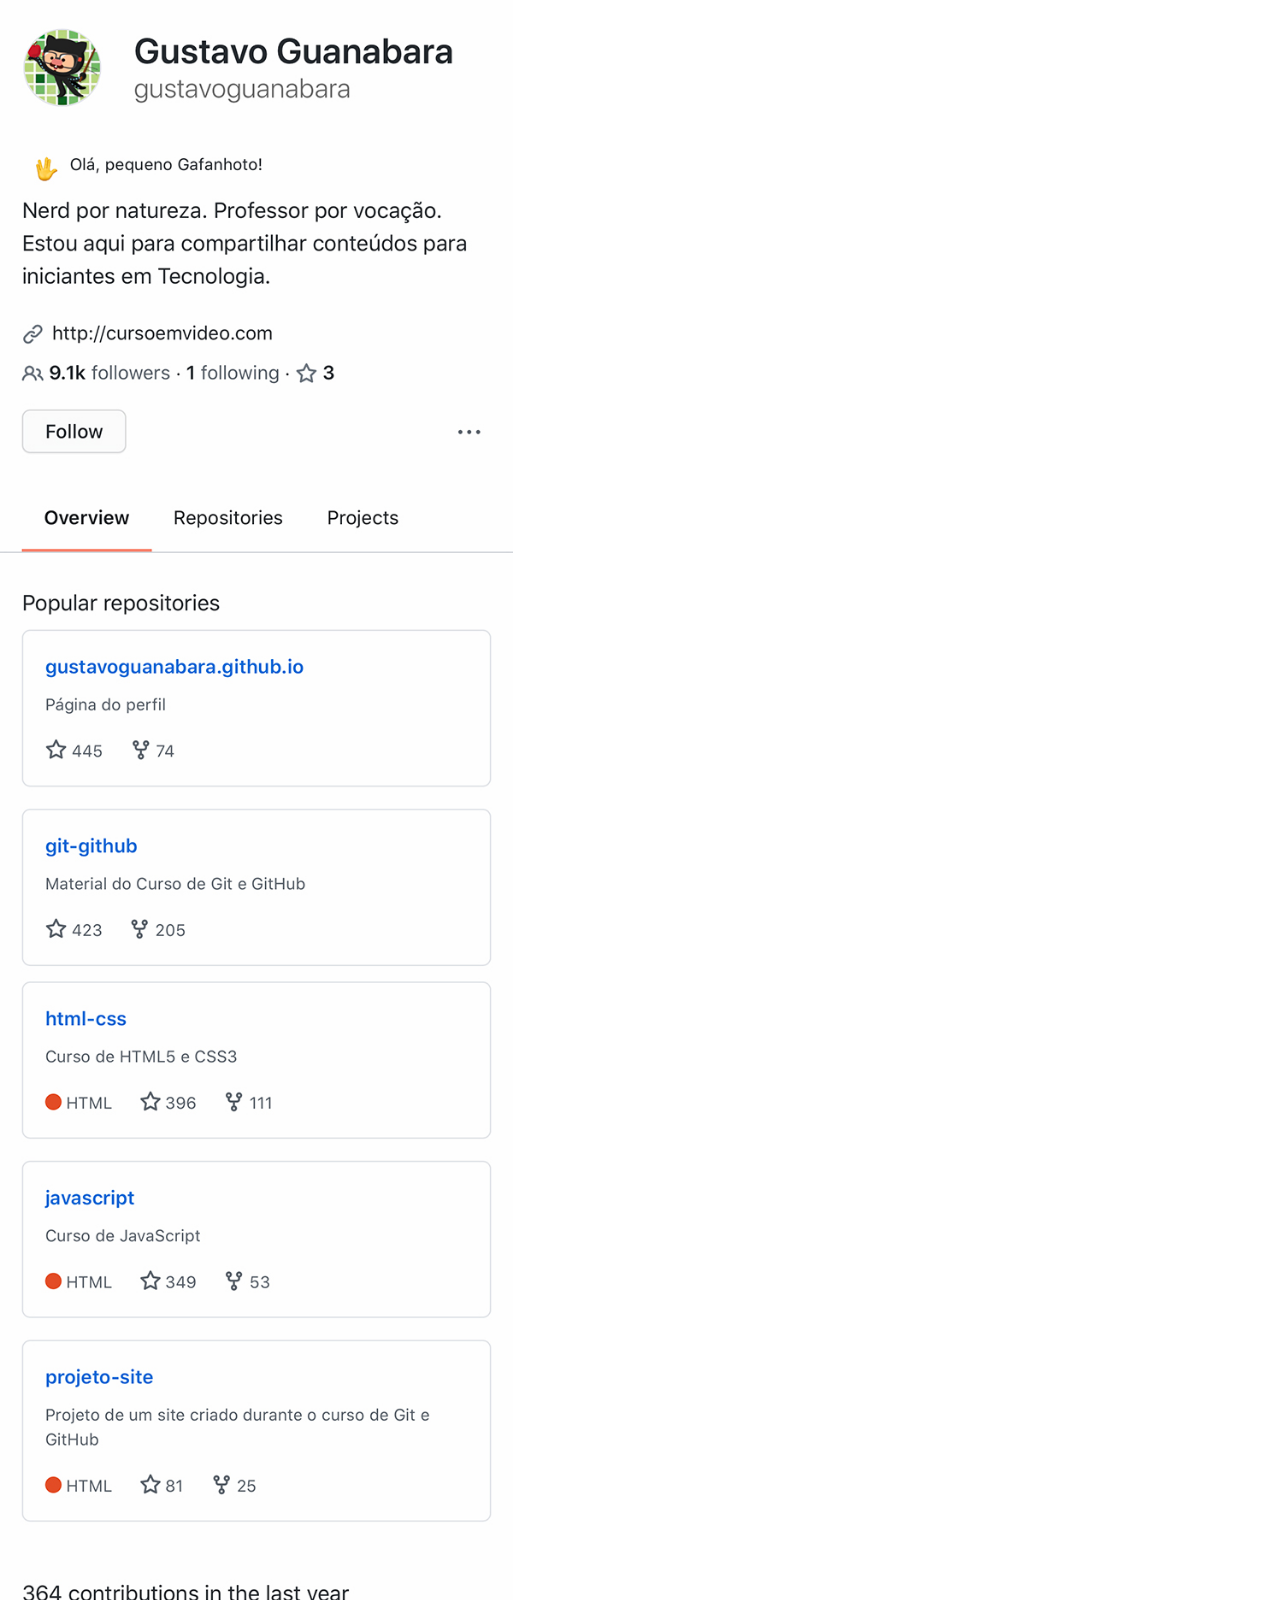
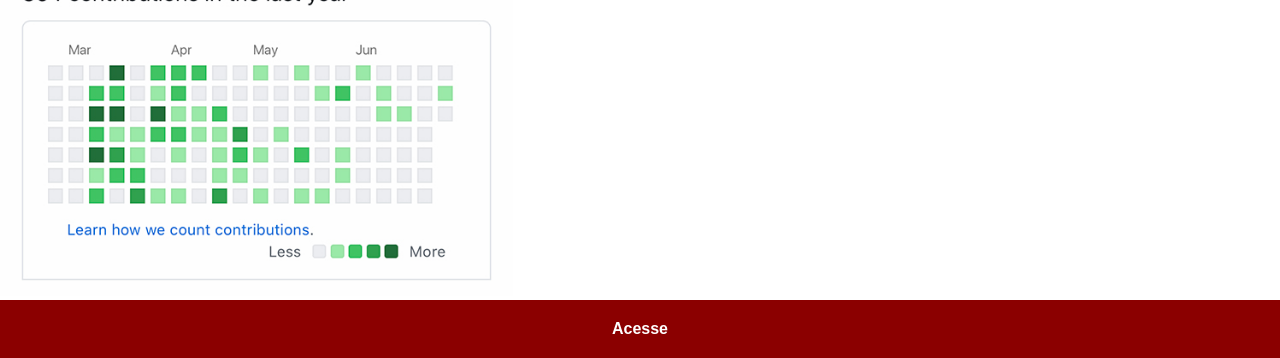
==== github.html @ b5f63ac1 "atualização" ====
<!DOCTYPE html>
<html lang="pt-br">
<head>
  <meta charset="UTF-8">
  <meta name="viewport" content="width=device-width, initial-scale=1.0">
  <title>GitHub</title>
  <link rel="stylesheet" href="estilos/social.css">
</head>
<body>
  <img src="imagens/tela-github.jpg" alt="GitHub">
  <a href="https://github.com/gustavoguanabara" target="_blank">Acesse</a>
</body>
</html>
---- estilos/social.css ----
@charset "UTF-8";

*{
      margin: 0px;
      padding: 0px;
      font-family: Arial, Helvetica, sans-serif;
    }

    ::-webkit-scrollbar {
      width: 0px;
      height: 0px;
    }

    img {
      width: 57vh;

    }

    a {
      display: block;
      background-color: darkred;
      padding: 20px;
      text-align: center;
      font-weight: bolder;
      text-decoration: none;
      color: white;
    }
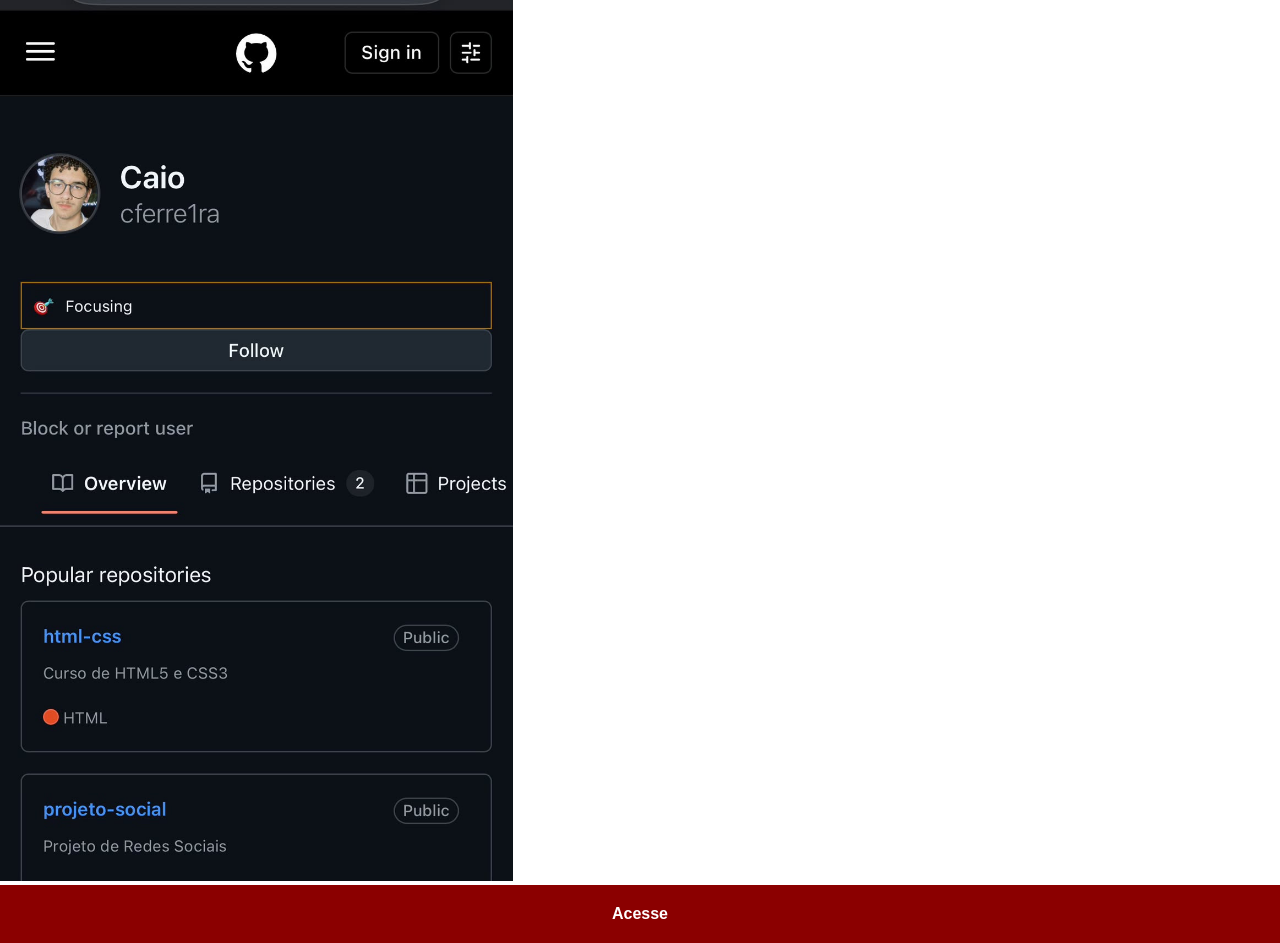
==== commit d005c35b: "atualização" ====
--- a/github.html
+++ b/github.html
@@ -7,7 +7,7 @@
   <link rel="stylesheet" href="estilos/social.css">
 </head>
 <body>
-  <img src="imagens/tela-github.jpg" alt="GitHub">
-  <a href="https://github.com/gustavoguanabara" target="_blank">Acesse</a>
+  <img src="imagens/tela-github1.jpeg" alt="GitHub">
+  <a href="https://github.com/cferre1ra" target="_blank">Acesse</a>
 </body>
 </html>
